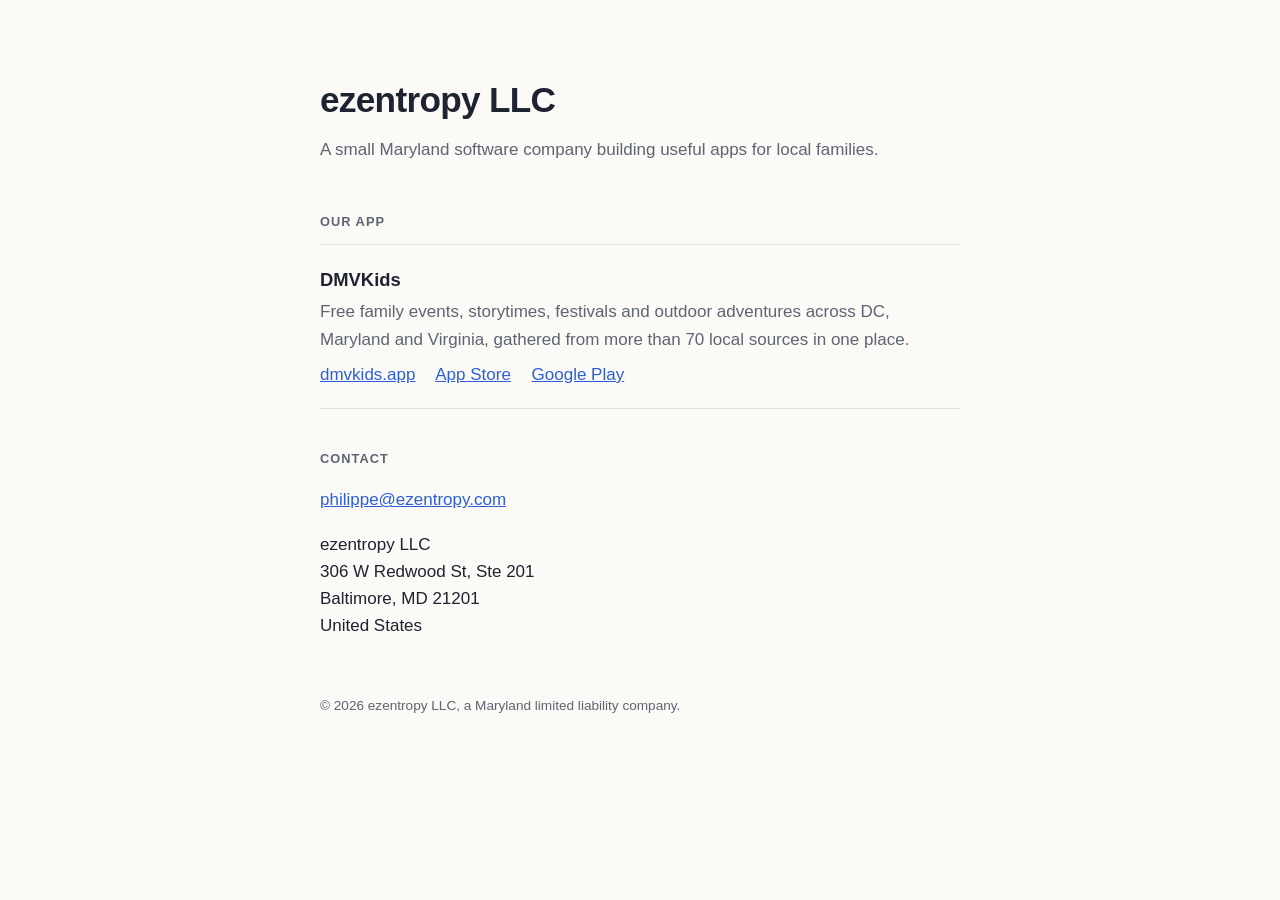
==== index.html @ a9a5fc1a "ezentropy LLC website Co-Authored-By: Claude Opus 5.5 <noreply@anthropic.com> Claude-Session: https:" ====
<!doctype html>
<html lang="en">
<head>
<meta charset="utf-8">
<meta name="viewport" content="width=device-width, initial-scale=1">
<title>ezentropy LLC</title>
<meta name="description" content="ezentropy LLC is a Maryland software company. It makes DMVKids, a free family events app for DC, Maryland and Virginia.">
<style>
  :root { --bg:#fbfaf7; --ink:#1d2330; --muted:#5d6472; --line:#e4e1da; --accent:#2b5fd9; }
  @media (prefers-color-scheme: dark) { :root { --bg:#14171d; --ink:#eceef2; --muted:#a2a8b4; --line:#2a2f38; --accent:#7ea2ff; } }
  * { box-sizing:border-box; }
  body { margin:0; background:var(--bg); color:var(--ink); font:17px/1.6 -apple-system, BlinkMacSystemFont, "Segoe UI", Roboto, Helvetica, Arial, sans-serif; }
  main { max-width:680px; margin:0 auto; padding:72px 20px 48px; }
  h1 { font-size:2.2rem; letter-spacing:-0.02em; margin:0 0 8px; }
  .tag { color:var(--muted); margin:0 0 48px; }
  h2 { font-size:0.8rem; text-transform:uppercase; letter-spacing:0.08em; color:var(--muted); margin:40px 0 12px; }
  .app { display:flex; gap:16px; align-items:flex-start; padding:20px 0; border-top:1px solid var(--line); border-bottom:1px solid var(--line); }
  .app img { width:64px; height:64px; border-radius:14px; flex:none; }
  .app h3 { margin:0 0 4px; font-size:1.15rem; }
  .app p { margin:0 0 8px; color:var(--muted); }
  a { color:var(--accent); }
  .links a { margin-right:16px; white-space:nowrap; }
  address { font-style:normal; }
  footer { margin-top:56px; font-size:0.85rem; color:var(--muted); }
</style>
</head>
<body>
<main>
  <h1>ezentropy LLC</h1>
  <p class="tag">A small Maryland software company building useful apps for local families.</p>

  <h2>Our app</h2>
  <div class="app">
    <img src="https://dmvkids.app/icons/icon-192.png" alt="DMVKids icon" onerror="this.remove()">
    <div>
      <h3>DMVKids</h3>
      <p>Free family events, storytimes, festivals and outdoor adventures across DC, Maryland and Virginia, gathered from more than 70 local sources in one place.</p>
      <div class="links">
        <a href="https://dmvkids.app">dmvkids.app</a>
        <a href="https://apps.apple.com/us/app/dmvkids/id6795732014">App Store</a>
        <a href="https://play.google.com/store/apps/details?id=app.replit.dmv_kids.twa">Google Play</a>
      </div>
    </div>
  </div>

  <h2>Contact</h2>
  <p><a href="mailto:philippe@ezentropy.com">philippe@ezentropy.com</a></p>
  <address>ezentropy LLC<br>306 W Redwood St, Ste 201<br>Baltimore, MD 21201<br>United States</address>

  <footer>© 2026 ezentropy LLC, a Maryland limited liability company.</footer>
</main>
</body>
</html>
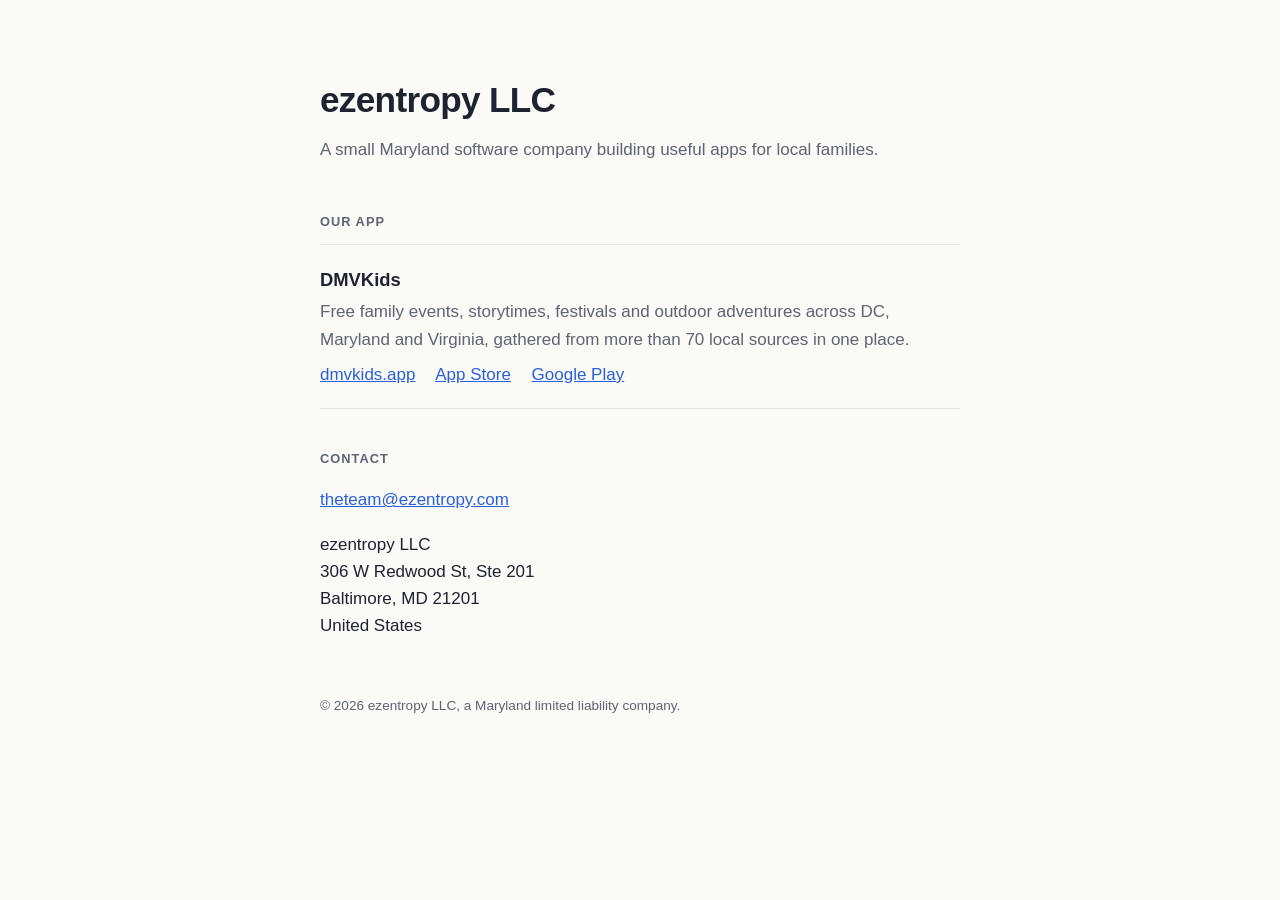
==== commit 1b5e95f0: "Contact address: theteam@ezentropy.com Co-Authored-By: Claude Opus 5.5 <noreply@anthropic.com> Claud" ====
--- a/index.html
+++ b/index.html
@@ -44,7 +44,7 @@
   </div>
 
   <h2>Contact</h2>
-  <p><a href="mailto:philippe@ezentropy.com">philippe@ezentropy.com</a></p>
+  <p><a href="mailto:theteam@ezentropy.com">theteam@ezentropy.com</a></p>
   <address>ezentropy LLC<br>306 W Redwood St, Ste 201<br>Baltimore, MD 21201<br>United States</address>
 
   <footer>© 2026 ezentropy LLC, a Maryland limited liability company.</footer>
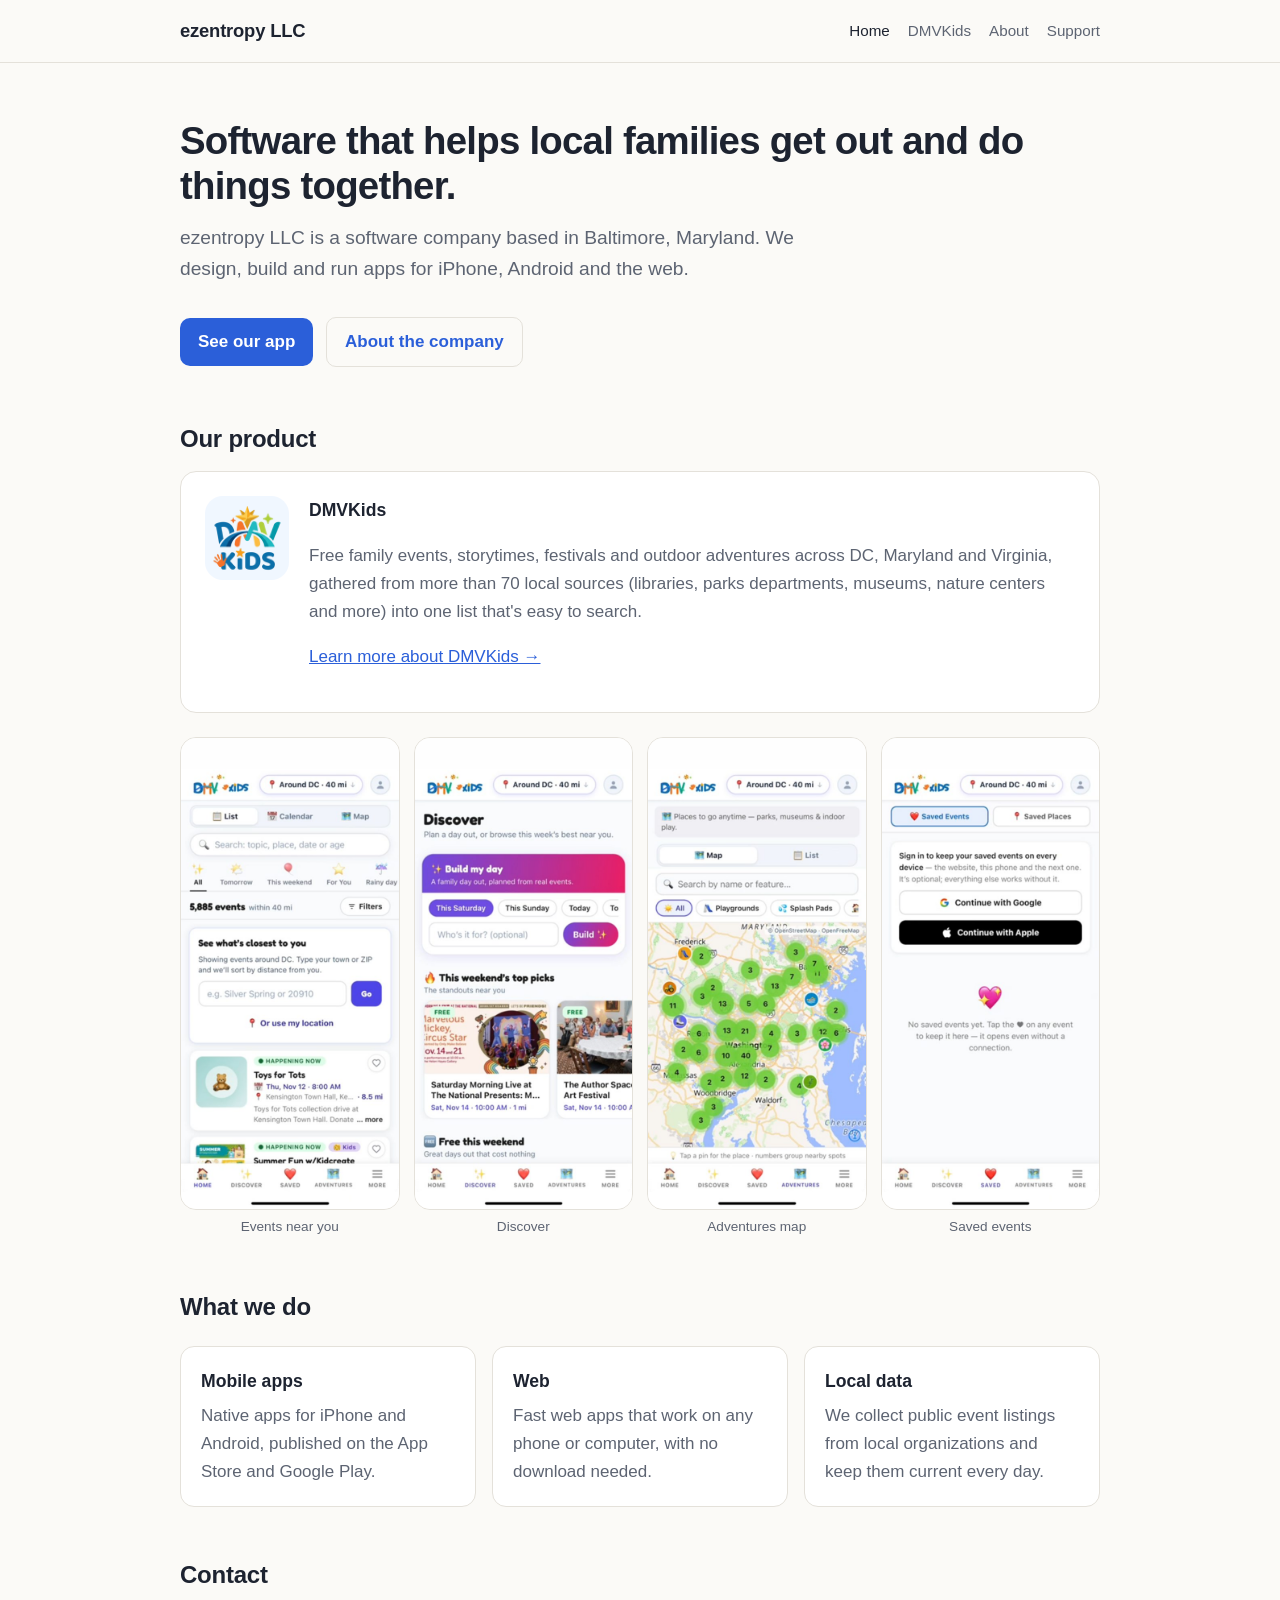
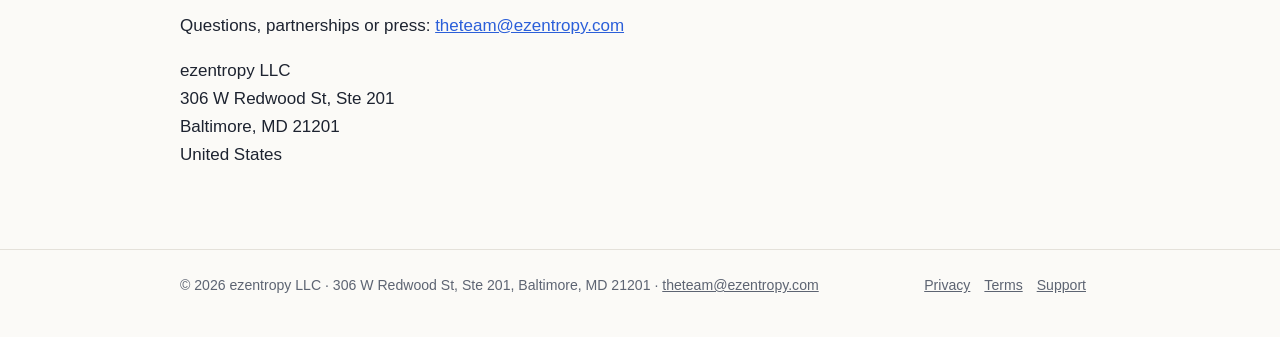
==== commit ca193310: "Fuller company site: product, about, support, privacy and terms pages Apple's enrollment review reje" ====
--- a/index.html
+++ b/index.html
@@ -3,51 +3,52 @@
 <head>
 <meta charset="utf-8">
 <meta name="viewport" content="width=device-width, initial-scale=1">
-<title>ezentropy LLC</title>
+<title>ezentropy LLC - software for local families</title>
 <meta name="description" content="ezentropy LLC is a Maryland software company. It makes DMVKids, a free family events app for DC, Maryland and Virginia.">
-<style>
-  :root { --bg:#fbfaf7; --ink:#1d2330; --muted:#5d6472; --line:#e4e1da; --accent:#2b5fd9; }
-  @media (prefers-color-scheme: dark) { :root { --bg:#14171d; --ink:#eceef2; --muted:#a2a8b4; --line:#2a2f38; --accent:#7ea2ff; } }
-  * { box-sizing:border-box; }
-  body { margin:0; background:var(--bg); color:var(--ink); font:17px/1.6 -apple-system, BlinkMacSystemFont, "Segoe UI", Roboto, Helvetica, Arial, sans-serif; }
-  main { max-width:680px; margin:0 auto; padding:72px 20px 48px; }
-  h1 { font-size:2.2rem; letter-spacing:-0.02em; margin:0 0 8px; }
-  .tag { color:var(--muted); margin:0 0 48px; }
-  h2 { font-size:0.8rem; text-transform:uppercase; letter-spacing:0.08em; color:var(--muted); margin:40px 0 12px; }
-  .app { display:flex; gap:16px; align-items:flex-start; padding:20px 0; border-top:1px solid var(--line); border-bottom:1px solid var(--line); }
-  .app img { width:64px; height:64px; border-radius:14px; flex:none; }
-  .app h3 { margin:0 0 4px; font-size:1.15rem; }
-  .app p { margin:0 0 8px; color:var(--muted); }
-  a { color:var(--accent); }
-  .links a { margin-right:16px; white-space:nowrap; }
-  address { font-style:normal; }
-  footer { margin-top:56px; font-size:0.85rem; color:var(--muted); }
-</style>
+<link rel="icon" href="img/dmvkids-icon.png">
+<link rel="stylesheet" href="style.css">
 </head>
 <body>
-<main>
-  <h1>ezentropy LLC</h1>
-  <p class="tag">A small Maryland software company building useful apps for local families.</p>
+<header class="site"><div class="wrap">
+  <a class="brand" href="index.html">ezentropy LLC</a>
+  <nav><a href="index.html" aria-current="page">Home</a><a href="dmvkids.html">DMVKids</a><a href="about.html">About</a><a href="support.html">Support</a></nav>
+</div></header>
+<main><div class="wrap">
+<h1>Software that helps local families get out and do things together.</h1>
+<p class="lead">ezentropy LLC is a software company based in Baltimore, Maryland. We design, build and run apps for iPhone, Android and the web.</p>
+<a class="btn" href="dmvkids.html">See our app</a> <a class="btn alt" href="about.html">About the company</a>
 
-  <h2>Our app</h2>
-  <div class="app">
-    <img src="https://dmvkids.app/icons/icon-192.png" alt="DMVKids icon" onerror="this.remove()">
-    <div>
-      <h3>DMVKids</h3>
-      <p>Free family events, storytimes, festivals and outdoor adventures across DC, Maryland and Virginia, gathered from more than 70 local sources in one place.</p>
-      <div class="links">
-        <a href="https://dmvkids.app">dmvkids.app</a>
-        <a href="https://apps.apple.com/us/app/dmvkids/id6795732014">App Store</a>
-        <a href="https://play.google.com/store/apps/details?id=app.replit.dmv_kids.twa">Google Play</a>
-      </div>
-    </div>
+<h2>Our product</h2>
+<div class="product">
+  <img class="icon" src="img/dmvkids-icon.png" alt="DMVKids app icon">
+  <div>
+    <h3>DMVKids</h3>
+    <p class="muted">Free family events, storytimes, festivals and outdoor adventures across DC, Maryland and Virginia, gathered from more than 70 local sources (libraries, parks departments, museums, nature centers and more) into one list that's easy to search.</p>
+    <p><a href="dmvkids.html">Learn more about DMVKids &rarr;</a></p>
   </div>
+</div>
 
-  <h2>Contact</h2>
-  <p><a href="mailto:theteam@ezentropy.com">theteam@ezentropy.com</a></p>
-  <address>ezentropy LLC<br>306 W Redwood St, Ste 201<br>Baltimore, MD 21201<br>United States</address>
+<div class="shots">
+  <figure><img src="img/home.jpg" alt="DMVKids home screen listing upcoming family events" loading="lazy"><figcaption>Events near you</figcaption></figure>
+  <figure><img src="img/discover.jpg" alt="DMVKids Discover screen" loading="lazy"><figcaption>Discover</figcaption></figure>
+  <figure><img src="img/adventures-map.jpg" alt="DMVKids Adventures map of parks and outdoor places" loading="lazy"><figcaption>Adventures map</figcaption></figure>
+  <figure><img src="img/saved.jpg" alt="DMVKids Saved events screen" loading="lazy"><figcaption>Saved events</figcaption></figure>
+</div>
 
-  <footer>© 2026 ezentropy LLC, a Maryland limited liability company.</footer>
-</main>
+<h2>What we do</h2>
+<div class="grid">
+  <div class="card"><h3>Mobile apps</h3><p>Native apps for iPhone and Android, published on the App Store and Google Play.</p></div>
+  <div class="card"><h3>Web</h3><p>Fast web apps that work on any phone or computer, with no download needed.</p></div>
+  <div class="card"><h3>Local data</h3><p>We collect public event listings from local organizations and keep them current every day.</p></div>
+</div>
+
+<h2>Contact</h2>
+<p>Questions, partnerships or press: <a href="mailto:theteam@ezentropy.com">theteam@ezentropy.com</a></p>
+<address>ezentropy LLC<br>306 W Redwood St, Ste 201<br>Baltimore, MD 21201<br>United States</address>
+</div></main>
+<footer class="site"><div class="wrap">
+  <div>&copy; 2026 ezentropy LLC &middot; 306 W Redwood St, Ste 201, Baltimore, MD 21201 &middot; <a href="mailto:theteam@ezentropy.com">theteam@ezentropy.com</a></div>
+  <div><a href="privacy.html">Privacy</a><a href="terms.html">Terms</a><a href="support.html">Support</a></div>
+</div></footer>
 </body>
 </html>
--- a/style.css
+++ b/style.css
@@ -0,0 +1,45 @@
+:root { --bg:#fbfaf7; --card:#ffffff; --ink:#1d2330; --muted:#5d6472; --line:#e4e1da; --accent:#2b5fd9; --soft:#eef2fc; }
+@media (prefers-color-scheme: dark) { :root { --bg:#14171d; --card:#1b1f27; --ink:#eceef2; --muted:#a2a8b4; --line:#2a2f38; --accent:#7ea2ff; --soft:#1e2636; } }
+* { box-sizing:border-box; }
+body { margin:0; background:var(--bg); color:var(--ink); font:17px/1.65 -apple-system, BlinkMacSystemFont, "Segoe UI", Roboto, Helvetica, Arial, sans-serif; }
+a { color:var(--accent); }
+.wrap { max-width:960px; margin:0 auto; padding:0 20px; }
+header.site { border-bottom:1px solid var(--line); }
+header.site .wrap { display:flex; align-items:center; justify-content:space-between; gap:16px; flex-wrap:wrap; padding-top:16px; padding-bottom:16px; }
+.brand { font-weight:700; font-size:1.15rem; color:var(--ink); text-decoration:none; letter-spacing:-0.01em; }
+nav a { color:var(--muted); text-decoration:none; margin-left:18px; font-size:0.95rem; }
+nav a:first-child { margin-left:0; }
+nav a:hover, nav a[aria-current] { color:var(--ink); }
+main { padding:56px 0 40px; }
+h1 { font-size:2.4rem; line-height:1.15; letter-spacing:-0.02em; margin:0 0 14px; }
+h2 { font-size:1.5rem; letter-spacing:-0.01em; margin:48px 0 12px; }
+h3 { font-size:1.1rem; margin:0 0 6px; }
+.lead { font-size:1.2rem; color:var(--muted); max-width:640px; margin:0 0 28px; }
+.prose { max-width:700px; }
+.prose h2 { font-size:1.25rem; margin:36px 0 8px; }
+.muted { color:var(--muted); }
+.btn { display:inline-block; padding:10px 18px; border-radius:10px; background:var(--accent); color:#fff; text-decoration:none; font-weight:600; margin:4px 8px 4px 0; }
+.btn.alt { background:transparent; color:var(--accent); border:1px solid var(--line); }
+.grid { display:grid; grid-template-columns:repeat(auto-fit, minmax(220px, 1fr)); gap:16px; margin:20px 0; }
+.card { background:var(--card); border:1px solid var(--line); border-radius:14px; padding:20px; }
+.card p { margin:0; color:var(--muted); }
+.product { display:flex; gap:20px; align-items:flex-start; background:var(--card); border:1px solid var(--line); border-radius:16px; padding:24px; }
+.product img.icon { width:84px; height:84px; border-radius:18px; flex:none; }
+.shots { display:grid; grid-template-columns:repeat(4, 1fr); gap:14px; margin:24px 0; }
+.shots figure { margin:0; }
+.shots img { width:100%; height:auto; border-radius:16px; border:1px solid var(--line); display:block; }
+.shots figcaption { font-size:0.85rem; color:var(--muted); text-align:center; margin-top:6px; }
+.facts { display:grid; grid-template-columns:max-content 1fr; gap:6px 24px; margin:16px 0; }
+.facts dt { color:var(--muted); }
+.facts dd { margin:0; }
+address { font-style:normal; }
+footer.site { border-top:1px solid var(--line); margin-top:40px; padding:24px 0 40px; font-size:0.88rem; color:var(--muted); }
+footer.site .wrap { display:flex; justify-content:space-between; gap:16px; flex-wrap:wrap; }
+footer.site a { color:var(--muted); margin-right:14px; }
+@media (max-width:640px) {
+  h1 { font-size:1.9rem; }
+  .shots { grid-template-columns:repeat(2, 1fr); }
+  .product { flex-direction:column; }
+  .facts { grid-template-columns:1fr; }
+  .facts dd { margin-bottom:8px; }
+}
